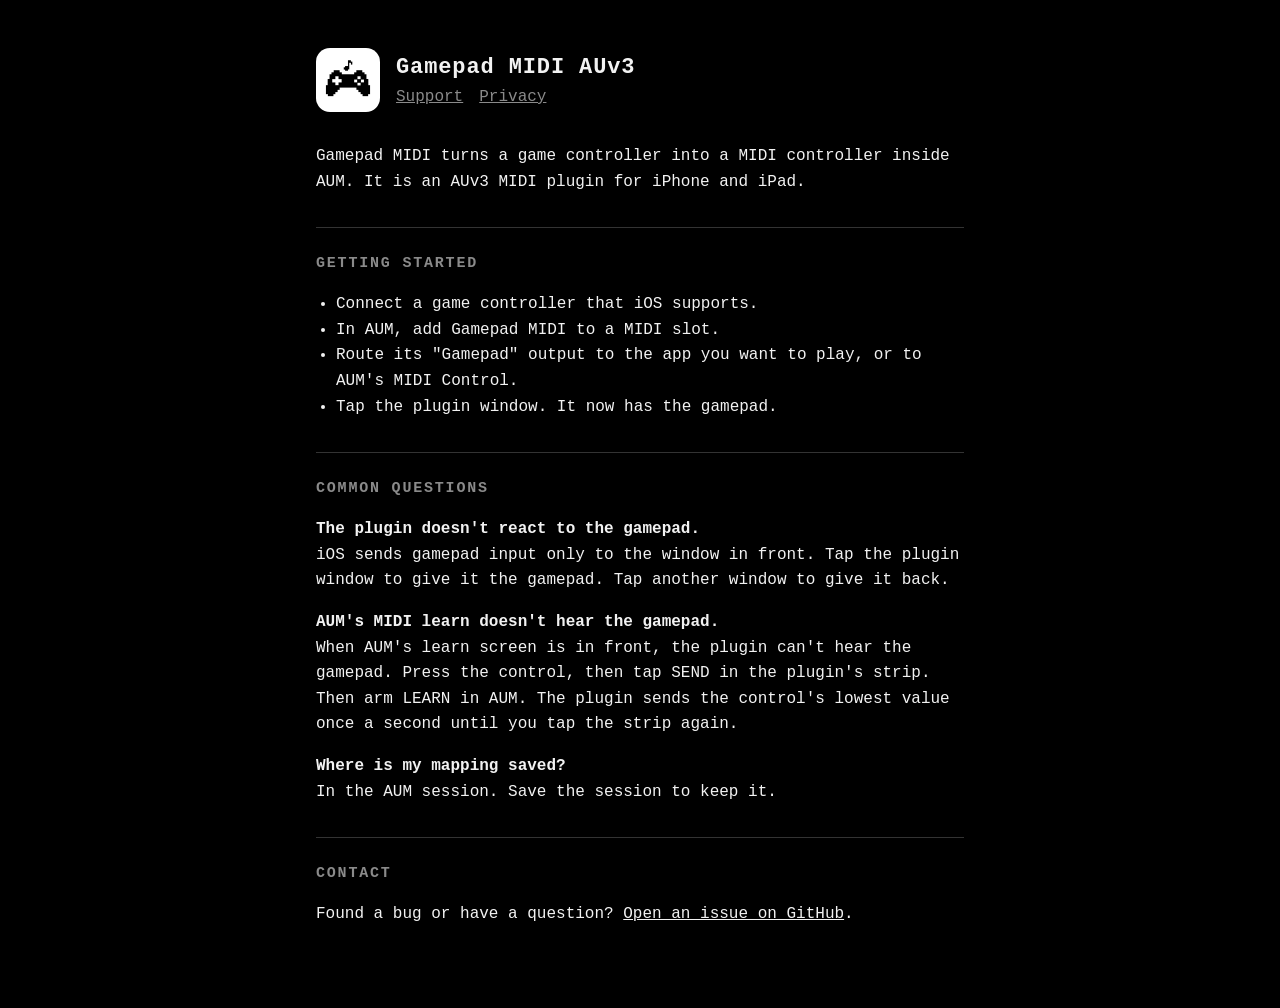
==== index.html @ bef083d7 "Support and privacy pages for Gamepad MIDI AUv3 Co-Authored-By: Claude Opus 5.5 <noreply@anthropic.c" ====
<!doctype html>
<html lang="en">
<head>
<meta charset="utf-8">
<meta name="viewport" content="width=device-width, initial-scale=1">
<title>Gamepad MIDI AUv3 — Support</title>
<link rel="icon" href="icon.png">
<link rel="stylesheet" href="style.css">
</head>
<body>
<main>
<header>
  <img src="icon.png" alt="">
  <div>
    <h1>Gamepad MIDI AUv3</h1>
    <nav><a href="./">Support</a><a href="privacy.html">Privacy</a></nav>
  </div>
</header>

<p>Gamepad MIDI turns a game controller into a MIDI controller inside AUM. It is an AUv3 MIDI plugin for iPhone and iPad.</p>

<h2>Getting started</h2>
<ul>
  <li>Connect a game controller that iOS supports.</li>
  <li>In AUM, add Gamepad MIDI to a MIDI slot.</li>
  <li>Route its "Gamepad" output to the app you want to play, or to AUM's MIDI Control.</li>
  <li>Tap the plugin window. It now has the gamepad.</li>
</ul>

<h2>Common questions</h2>
<p><strong>The plugin doesn't react to the gamepad.</strong><br>
iOS sends gamepad input only to the window in front. Tap the plugin window to give it the gamepad. Tap another window to give it back.</p>
<p><strong>AUM's MIDI learn doesn't hear the gamepad.</strong><br>
When AUM's learn screen is in front, the plugin can't hear the gamepad. Press the control, then tap SEND in the plugin's strip. Then arm LEARN in AUM. The plugin sends the control's lowest value once a second until you tap the strip again.</p>
<p><strong>Where is my mapping saved?</strong><br>
In the AUM session. Save the session to keep it.</p>

<h2>Contact</h2>
<p>Found a bug or have a question? <a href="https://github.com/jwex1000/gamepad-midi-site/issues">Open an issue on GitHub</a>.</p>
</main>
</body>
</html>
---- style.css ----
:root { --bg: #000; --fg: #f2f2f2; --dim: #8a8a8a; --line: #333; }
* { box-sizing: border-box; }
body { margin: 0; background: var(--bg); color: var(--fg);
  font: 16px/1.6 ui-monospace, "SF Mono", Menlo, Consolas, monospace; }
main { max-width: 680px; margin: 0 auto; padding: 48px 16px 64px; }
header { display: flex; align-items: center; gap: 16px; margin-bottom: 32px; }
header img { width: 64px; height: 64px; border-radius: 14px; }
h1 { font-size: 22px; margin: 0; letter-spacing: 0.04em; }
h2 { font-size: 15px; letter-spacing: 0.12em; text-transform: uppercase; color: var(--dim);
  border-top: 1px solid var(--line); padding-top: 24px; margin-top: 32px; }
a { color: var(--fg); }
nav a { color: var(--dim); margin-right: 16px; }
.dim { color: var(--dim); }
ul { padding-left: 20px; }
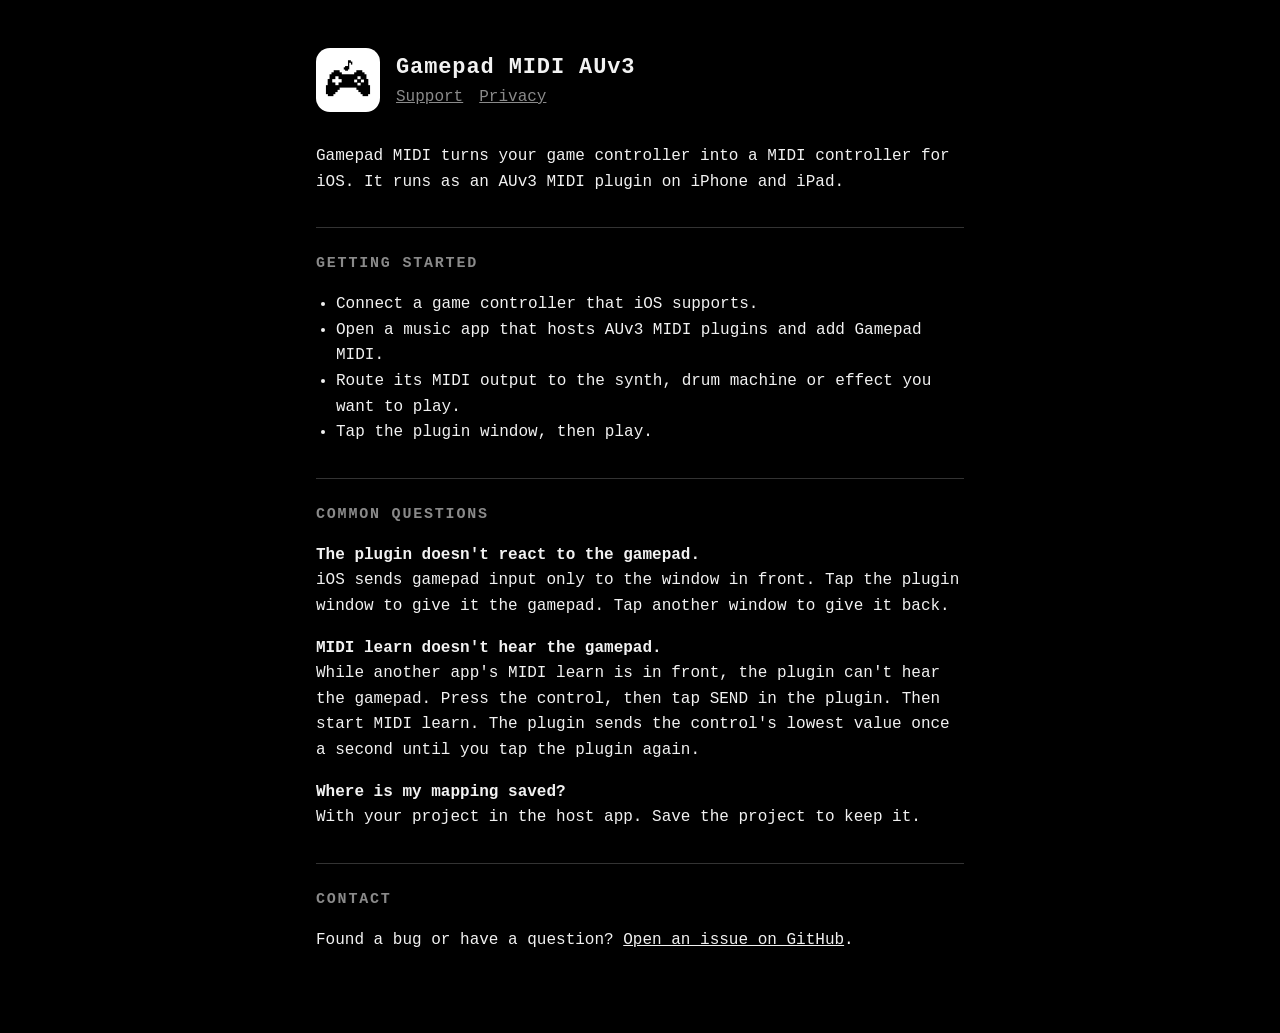
==== commit 9d61d6aa: "Support page: host-neutral, same framing as the store listing Co-Authored-By: Claude Opus 5.5 <norep" ====
--- a/index.html
+++ b/index.html
@@ -17,23 +17,23 @@
   </div>
 </header>
 
-<p>Gamepad MIDI turns a game controller into a MIDI controller inside AUM. It is an AUv3 MIDI plugin for iPhone and iPad.</p>
+<p>Gamepad MIDI turns your game controller into a MIDI controller for iOS. It runs as an AUv3 MIDI plugin on iPhone and iPad.</p>
 
 <h2>Getting started</h2>
 <ul>
   <li>Connect a game controller that iOS supports.</li>
-  <li>In AUM, add Gamepad MIDI to a MIDI slot.</li>
-  <li>Route its "Gamepad" output to the app you want to play, or to AUM's MIDI Control.</li>
-  <li>Tap the plugin window. It now has the gamepad.</li>
+  <li>Open a music app that hosts AUv3 MIDI plugins and add Gamepad MIDI.</li>
+  <li>Route its MIDI output to the synth, drum machine or effect you want to play.</li>
+  <li>Tap the plugin window, then play.</li>
 </ul>
 
 <h2>Common questions</h2>
 <p><strong>The plugin doesn't react to the gamepad.</strong><br>
 iOS sends gamepad input only to the window in front. Tap the plugin window to give it the gamepad. Tap another window to give it back.</p>
-<p><strong>AUM's MIDI learn doesn't hear the gamepad.</strong><br>
-When AUM's learn screen is in front, the plugin can't hear the gamepad. Press the control, then tap SEND in the plugin's strip. Then arm LEARN in AUM. The plugin sends the control's lowest value once a second until you tap the strip again.</p>
+<p><strong>MIDI learn doesn't hear the gamepad.</strong><br>
+While another app's MIDI learn is in front, the plugin can't hear the gamepad. Press the control, then tap SEND in the plugin. Then start MIDI learn. The plugin sends the control's lowest value once a second until you tap the plugin again.</p>
 <p><strong>Where is my mapping saved?</strong><br>
-In the AUM session. Save the session to keep it.</p>
+With your project in the host app. Save the project to keep it.</p>
 
 <h2>Contact</h2>
 <p>Found a bug or have a question? <a href="https://github.com/jwex1000/gamepad-midi-site/issues">Open an issue on GitHub</a>.</p>
